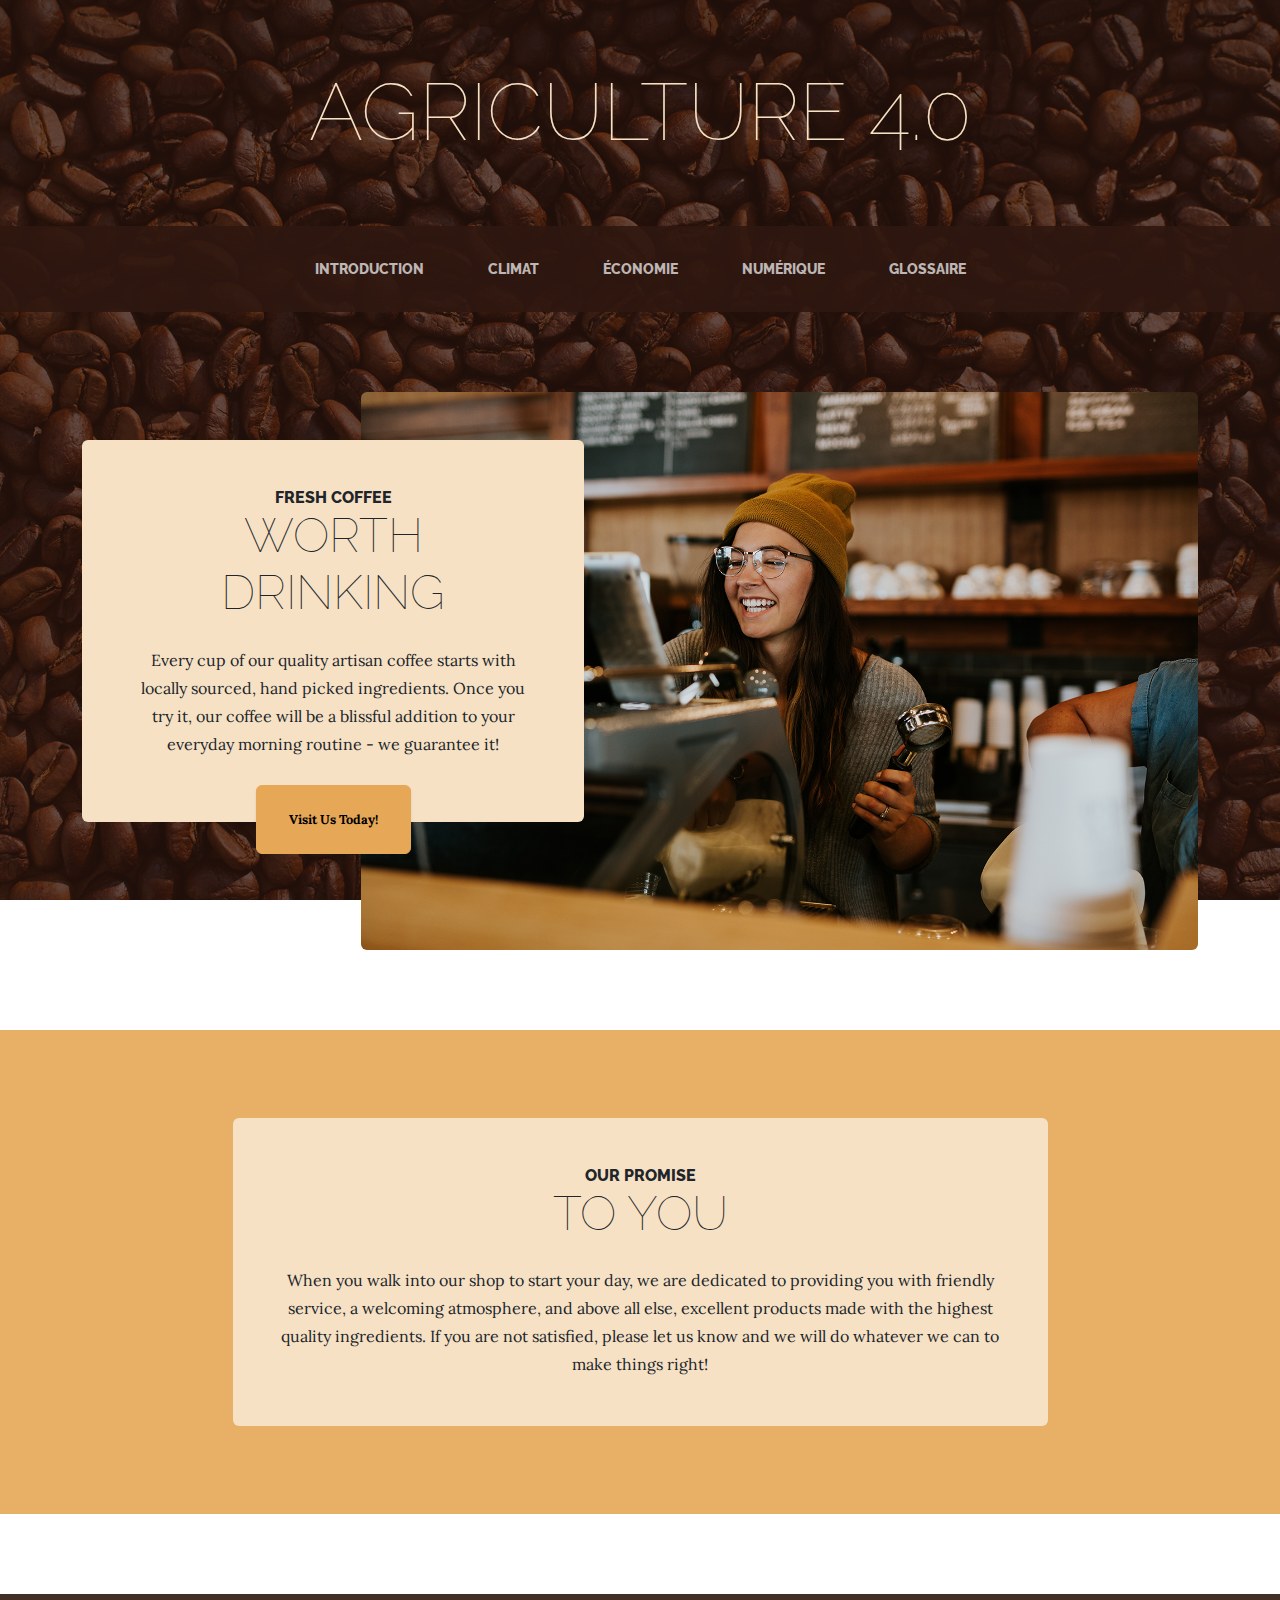
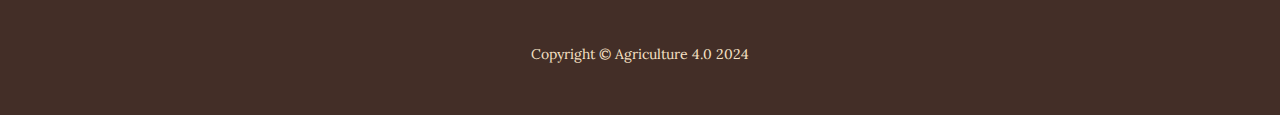
==== index.html @ 222ded8a "Changes to be committed:" ====
<!DOCTYPE html>
<html lang="en">
    <head>
        <meta charset="utf-8" />
        <meta name="viewport" content="width=device-width, initial-scale=1, shrink-to-fit=no" />
        <meta name="description" content="" />
        <meta name="author" content="" />
        <title>Business Casual - Start Bootstrap Theme</title>
        <link rel="icon" type="image/x-icon" href="assets/favicon.ico" />
        <!-- Google fonts-->
        <link href="https://fonts.googleapis.com/css?family=Raleway:100,100i,200,200i,300,300i,400,400i,500,500i,600,600i,700,700i,800,800i,900,900i" rel="stylesheet" />
        <link href="https://fonts.googleapis.com/css?family=Lora:400,400i,700,700i" rel="stylesheet" />
        <!-- Core theme CSS (includes Bootstrap)-->
        <link href="css/styles.css" rel="stylesheet" />
    </head>
    <body>
        <header>
            <h1 class="site-heading text-center text-faded d-none d-lg-block">
                <span class="site-heading-lower">Agriculture 4.0</span>
            </h1>
        </header>
        <!-- Navigation-->
        <nav class="navbar navbar-expand-lg navbar-dark py-lg-4" id="mainNav">
            <div class="container">
                <a class="navbar-brand text-uppercase fw-bold d-lg-none" href="index.html">Start Bootstrap</a>
                <button class="navbar-toggler" type="button" data-bs-toggle="collapse" data-bs-target="#navbarSupportedContent" aria-controls="navbarSupportedContent" aria-expanded="false" aria-label="Toggle navigation"><span class="navbar-toggler-icon"></span></button>
                <div class="collapse navbar-collapse" id="navbarSupportedContent">
                    <ul class="navbar-nav mx-auto">
                        <li class="nav-item px-lg-4"><a class="nav-link text-uppercase" href="index.html">Introduction</a></li>
                        <li class="nav-item px-lg-4"><a class="nav-link text-uppercase" href="climat.html">Climat</a></li>
                        <li class="nav-item px-lg-4"><a class="nav-link text-uppercase" href="economie.html">Économie</a></li>
                        <li class="nav-item px-lg-4"><a class="nav-link text-uppercase" href="numerique.html">Numérique</a></li>
                        <li class="nav-item px-lg-4"><a class="nav-link text-uppercase" href="glossaire.html">Glossaire</a></li>
                    </ul>
                </div>
            </div>
        </nav>
        <section class="page-section clearfix">
            <div class="container">
                <div class="intro">
                    <img class="intro-img img-fluid mb-3 mb-lg-0 rounded" src="assets/img/intro.jpg" alt="..." />
                    <div class="intro-text left-0 text-center bg-faded p-5 rounded">
                        <h2 class="section-heading mb-4">
                            <span class="section-heading-upper">Fresh Coffee</span>
                            <span class="section-heading-lower">Worth Drinking</span>
                        </h2>
                        <p class="mb-3">Every cup of our quality artisan coffee starts with locally sourced, hand picked ingredients. Once you try it, our coffee will be a blissful addition to your everyday morning routine - we guarantee it!</p>
                        <div class="intro-button mx-auto"><a class="btn btn-primary btn-xl" href="#!">Visit Us Today!</a></div>
                    </div>
                </div>
            </div>
        </section>
        <section class="page-section cta">
            <div class="container">
                <div class="row">
                    <div class="col-xl-9 mx-auto">
                        <div class="cta-inner bg-faded text-center rounded">
                            <h2 class="section-heading mb-4">
                                <span class="section-heading-upper">Our Promise</span>
                                <span class="section-heading-lower">To You</span>
                            </h2>
                            <p class="mb-0">When you walk into our shop to start your day, we are dedicated to providing you with friendly service, a welcoming atmosphere, and above all else, excellent products made with the highest quality ingredients. If you are not satisfied, please let us know and we will do whatever we can to make things right!</p>
                        </div>
                    </div>
                </div>
            </div>
        </section>
        <footer class="footer text-faded text-center py-5">
            <div class="container"><p class="m-0 small">Copyright &copy; Agriculture 4.0 2024</p></div>
        </footer>
        <!-- Bootstrap core JS-->
        <script src="https://cdn.jsdelivr.net/npm/bootstrap@5.2.3/dist/js/bootstrap.bundle.min.js"></script>
        <!-- Core theme JS-->
        <script src="js/scripts.js"></script>
    </body>
</html>
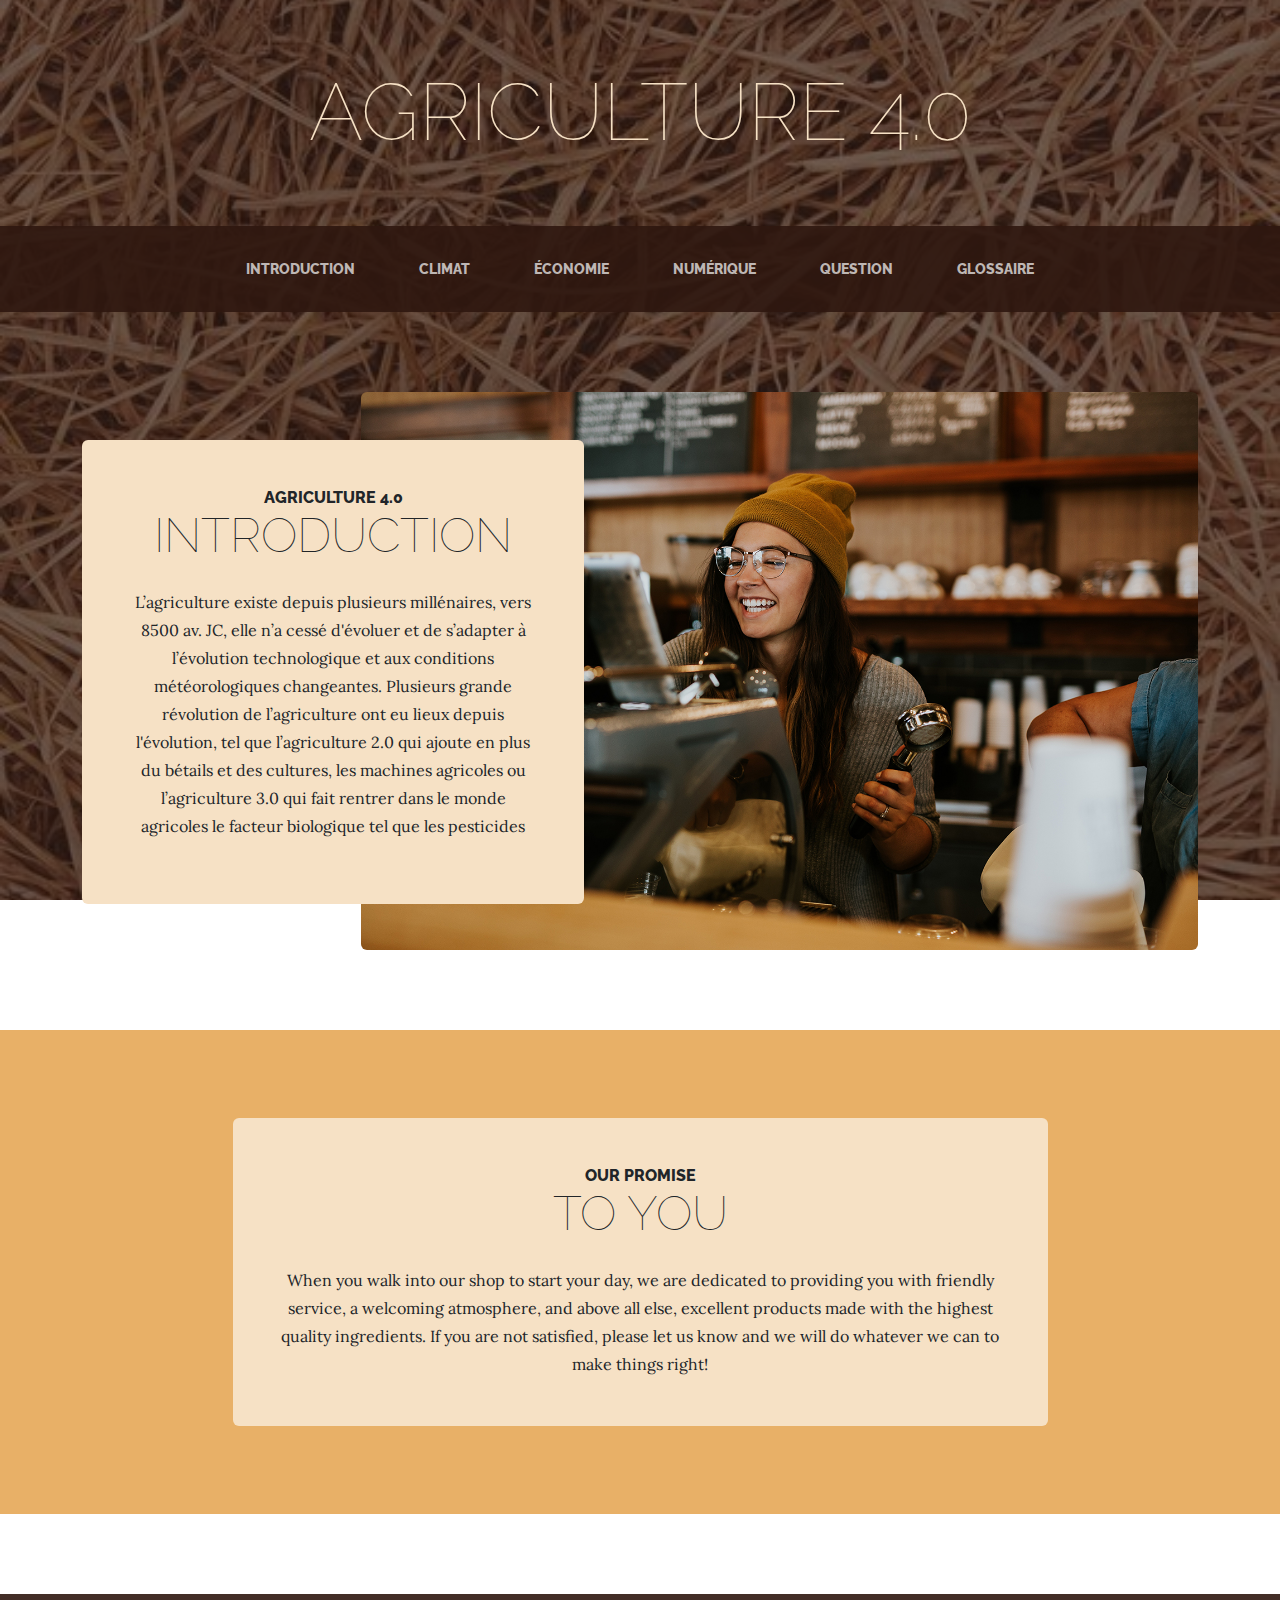
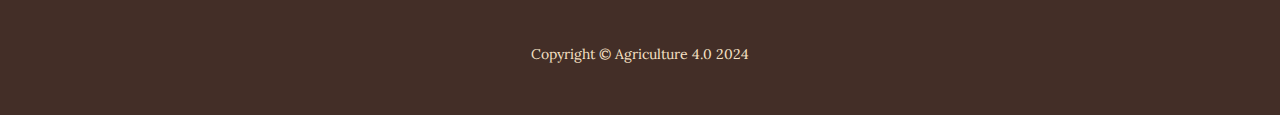
==== commit 014c3a53: "Changes to be committed:" ====
--- a/index.html
+++ b/index.html
@@ -5,7 +5,7 @@
         <meta name="viewport" content="width=device-width, initial-scale=1, shrink-to-fit=no" />
         <meta name="description" content="" />
         <meta name="author" content="" />
-        <title>Business Casual - Start Bootstrap Theme</title>
+        <title>Agriculture 4.0</title>
         <link rel="icon" type="image/x-icon" href="assets/favicon.ico" />
         <!-- Google fonts-->
         <link href="https://fonts.googleapis.com/css?family=Raleway:100,100i,200,200i,300,300i,400,400i,500,500i,600,600i,700,700i,800,800i,900,900i" rel="stylesheet" />
@@ -22,7 +22,7 @@
         <!-- Navigation-->
         <nav class="navbar navbar-expand-lg navbar-dark py-lg-4" id="mainNav">
             <div class="container">
-                <a class="navbar-brand text-uppercase fw-bold d-lg-none" href="index.html">Start Bootstrap</a>
+                <a class="navbar-brand text-uppercase fw-bold d-lg-none" href="index.html">Agriculture 4.0</a>
                 <button class="navbar-toggler" type="button" data-bs-toggle="collapse" data-bs-target="#navbarSupportedContent" aria-controls="navbarSupportedContent" aria-expanded="false" aria-label="Toggle navigation"><span class="navbar-toggler-icon"></span></button>
                 <div class="collapse navbar-collapse" id="navbarSupportedContent">
                     <ul class="navbar-nav mx-auto">
@@ -30,6 +30,7 @@
                         <li class="nav-item px-lg-4"><a class="nav-link text-uppercase" href="climat.html">Climat</a></li>
                         <li class="nav-item px-lg-4"><a class="nav-link text-uppercase" href="economie.html">Économie</a></li>
                         <li class="nav-item px-lg-4"><a class="nav-link text-uppercase" href="numerique.html">Numérique</a></li>
+                        <li class="nav-item px-lg-4"><a class="nav-link text-uppercase" href="question.html">Question</a></li>
                         <li class="nav-item px-lg-4"><a class="nav-link text-uppercase" href="glossaire.html">Glossaire</a></li>
                     </ul>
                 </div>
@@ -41,11 +42,12 @@
                     <img class="intro-img img-fluid mb-3 mb-lg-0 rounded" src="assets/img/intro.jpg" alt="..." />
                     <div class="intro-text left-0 text-center bg-faded p-5 rounded">
                         <h2 class="section-heading mb-4">
-                            <span class="section-heading-upper">Fresh Coffee</span>
-                            <span class="section-heading-lower">Worth Drinking</span>
+                            <span class="section-heading-upper">Agriculture 4.0</span>
+                            <span class="section-heading-lower">Introduction</span>
                         </h2>
-                        <p class="mb-3">Every cup of our quality artisan coffee starts with locally sourced, hand picked ingredients. Once you try it, our coffee will be a blissful addition to your everyday morning routine - we guarantee it!</p>
-                        <div class="intro-button mx-auto"><a class="btn btn-primary btn-xl" href="#!">Visit Us Today!</a></div>
+                        <p class="mb-3">L’agriculture existe depuis plusieurs millénaires, vers 8500 av. JC, elle n’a cessé d'évoluer et de s’adapter à l’évolution technologique et aux conditions météorologiques changeantes.
+
+                            Plusieurs grande révolution de l’agriculture ont eu lieux depuis l'évolution, tel que l’agriculture 2.0 qui ajoute en plus du bétails et des cultures, les machines agricoles ou l’agriculture 3.0 qui fait rentrer dans le monde agricoles le facteur biologique tel que les pesticides</p>
                     </div>
                 </div>
             </div>
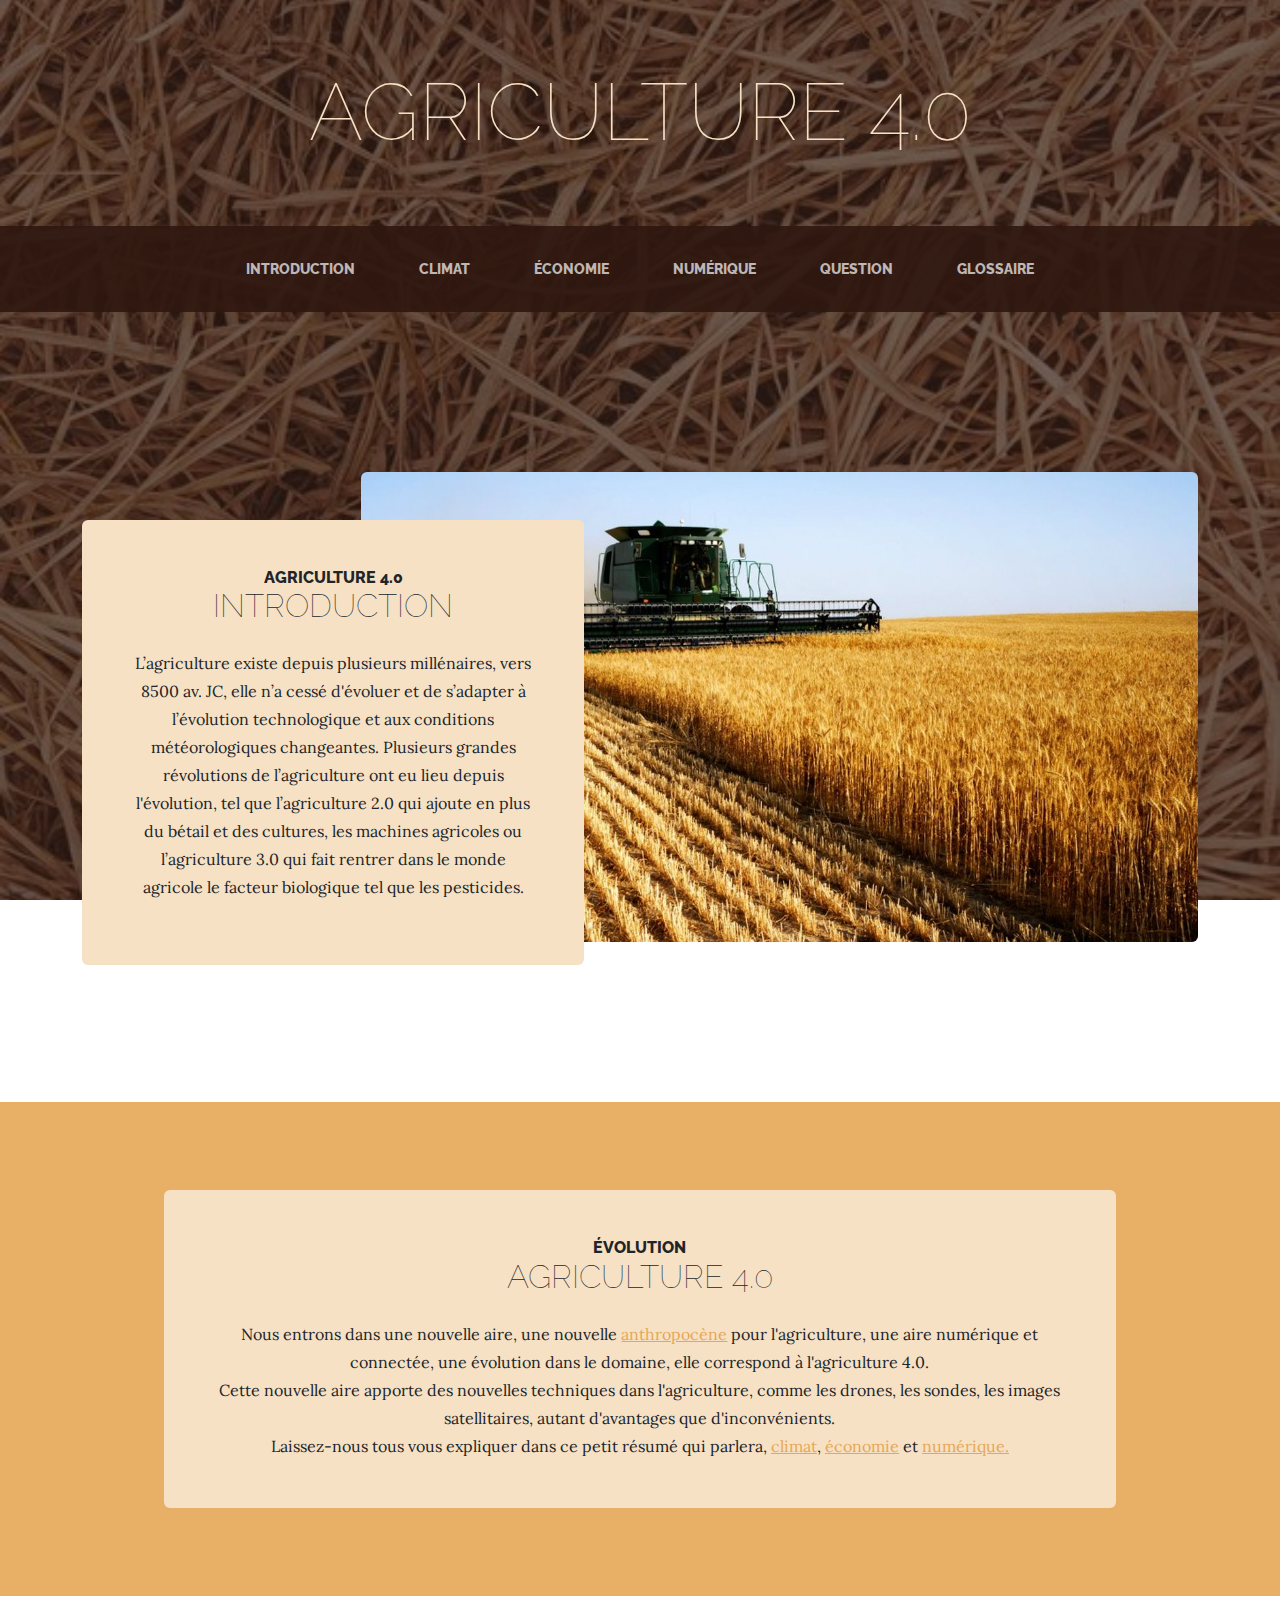
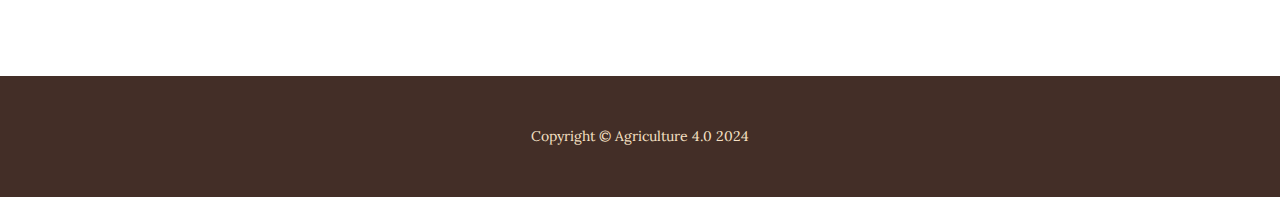
==== commit afc639b6: "Changes to be committed:" ====
--- a/index.html
+++ b/index.html
@@ -39,7 +39,7 @@
         <section class="page-section clearfix">
             <div class="container">
                 <div class="intro">
-                    <img class="intro-img img-fluid mb-3 mb-lg-0 rounded" src="assets/img/intro.jpg" alt="..." />
+                    <img class="intro-img img-fluid mb-3 mb-lg-0 rounded" src="assets/img/agriculture.jpg" alt="..." />
                     <div class="intro-text left-0 text-center bg-faded p-5 rounded">
                         <h2 class="section-heading mb-4">
                             <span class="section-heading-upper">Agriculture 4.0</span>
@@ -47,7 +47,7 @@
                         </h2>
                         <p class="mb-3">L’agriculture existe depuis plusieurs millénaires, vers 8500 av. JC, elle n’a cessé d'évoluer et de s’adapter à l’évolution technologique et aux conditions météorologiques changeantes.
 
-                            Plusieurs grande révolution de l’agriculture ont eu lieux depuis l'évolution, tel que l’agriculture 2.0 qui ajoute en plus du bétails et des cultures, les machines agricoles ou l’agriculture 3.0 qui fait rentrer dans le monde agricoles le facteur biologique tel que les pesticides</p>
+                            Plusieurs grandes révolutions de l’agriculture ont eu lieu depuis l'évolution, tel que l’agriculture 2.0 qui ajoute en plus du bétail et des cultures, les machines agricoles ou l’agriculture 3.0 qui fait rentrer dans le monde agricole le facteur biologique tel que les pesticides.</p>
                     </div>
                 </div>
             </div>
@@ -58,10 +58,13 @@
                     <div class="col-xl-9 mx-auto">
                         <div class="cta-inner bg-faded text-center rounded">
                             <h2 class="section-heading mb-4">
-                                <span class="section-heading-upper">Our Promise</span>
-                                <span class="section-heading-lower">To You</span>
+                                <span class="section-heading-upper">Évolution</span>
+                                <span class="section-heading-lower">Agriculture 4.0
+                                </span>
                             </h2>
-                            <p class="mb-0">When you walk into our shop to start your day, we are dedicated to providing you with friendly service, a welcoming atmosphere, and above all else, excellent products made with the highest quality ingredients. If you are not satisfied, please let us know and we will do whatever we can to make things right!</p>
+                            <p class="mb-0">Nous entrons dans une nouvelle aire, une nouvelle <a href="glossaire.html">anthropocène</a> pour l'agriculture, une aire numérique et connectée, une évolution dans le domaine, elle correspond à l'agriculture 4.0.</p>
+                            <p class="mb-0">Cette nouvelle aire apporte des nouvelles techniques dans l'agriculture, comme les drones, les sondes, les images satellitaires, autant d'avantages que d'inconvénients.</p>
+                            <p class="mb-0">Laissez-nous tous vous expliquer dans ce petit résumé qui parlera, <a href="climat.html">climat</a>, <a href="economie.html">économie</a> et <a href="numerique.html">numérique.</a></p>
                         </div>
                     </div>
                 </div>
